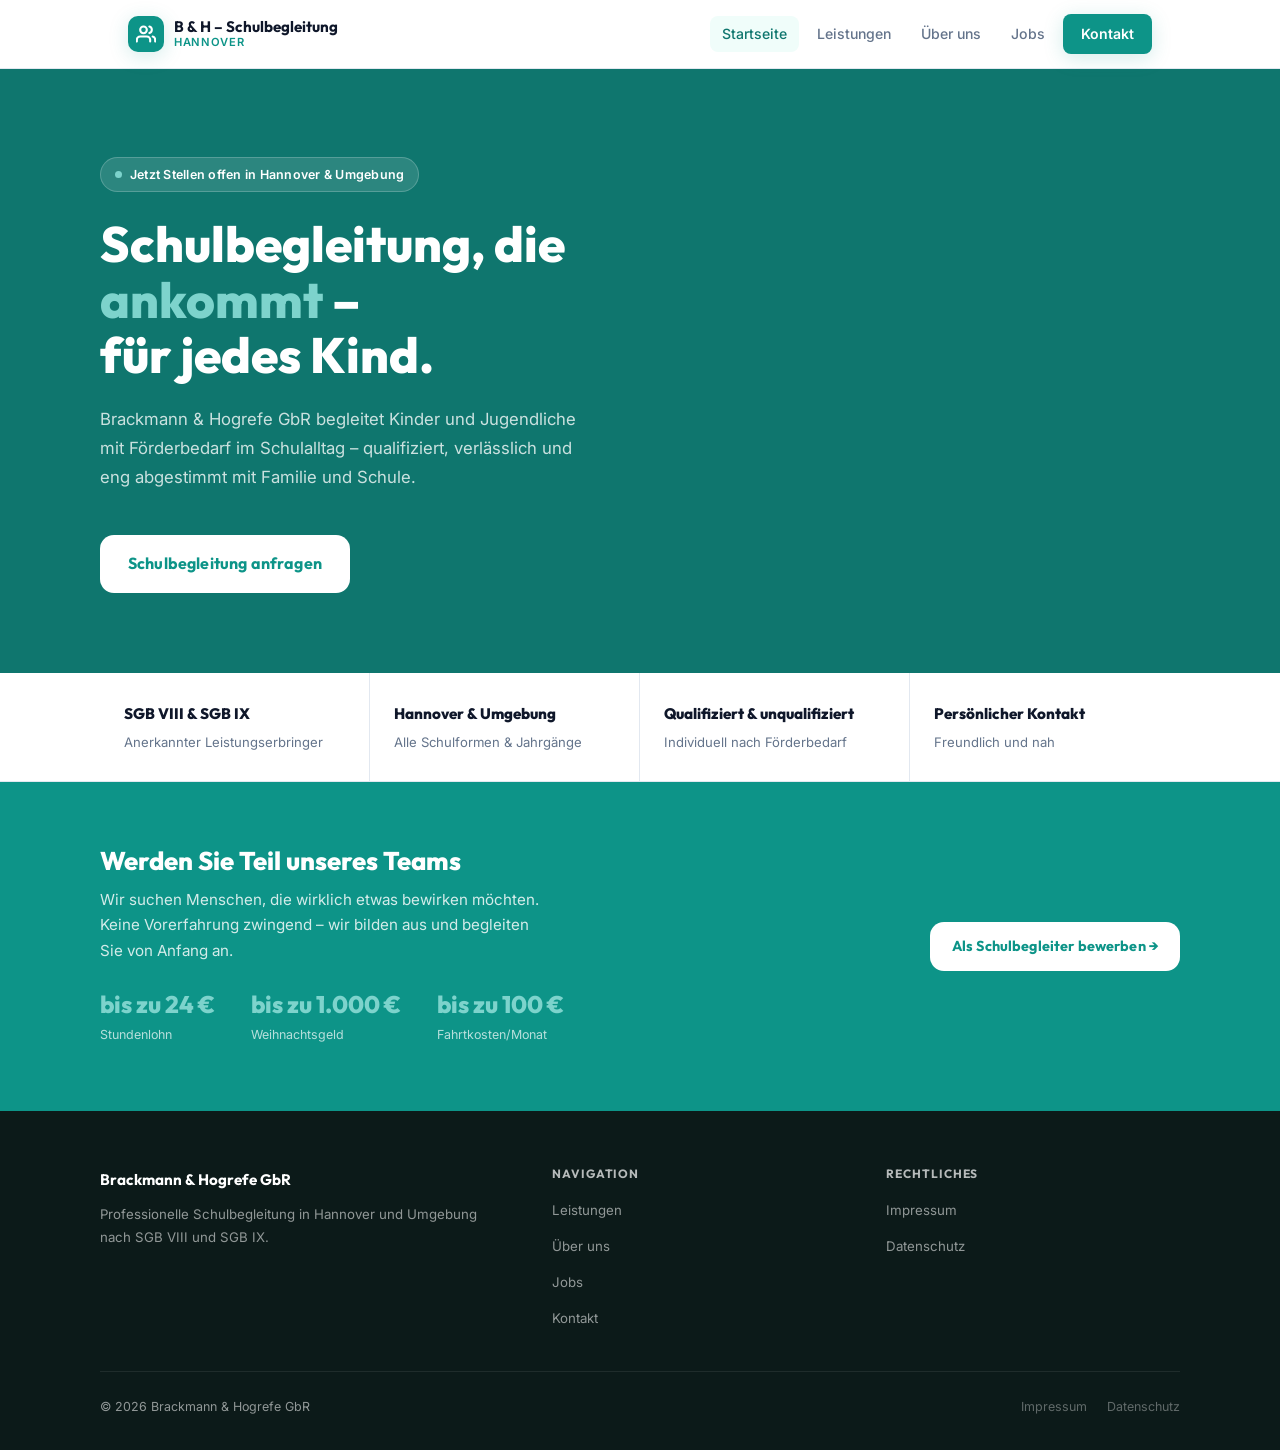
==== index.html @ 852bc684 "Erster Upload Webseite" ====
<!DOCTYPE html>
<html lang="de">
<head>
  <meta charset="UTF-8" />
  <meta name="viewport" content="width=device-width, initial-scale=1.0" />
  <title>B & H – Schulbegleitung Hannover</title>
  <meta name="description" content="Professionelle Schulbegleitung in Hannover nach SGB VIII und SGB IX. Qualifizierte und unqualifizierte Begleitung für Kinder mit Förderbedarf." />
  <link rel="preconnect" href="https://fonts.googleapis.com" />
  <link rel="preconnect" href="https://fonts.gstatic.com" crossorigin />
  <link href="https://fonts.googleapis.com/css2?family=Outfit:wght@500;600;700;800&family=Inter:wght@400;500;600&display=swap" rel="stylesheet" />
  <link rel="stylesheet" href="style.css" />
  <style>
    /* ── Hero ──────────────────────────────────────── */
    .hero {
      background: var(--teal-dark);
      color: var(--white);
      padding: 88px 28px 80px;
    }
    .hero-inner { max-width: var(--max-width); margin: auto; }
    .hero h1 {
      font-size: clamp(2.1rem, 4.5vw, 3.1rem);
      font-weight: 800;
      color: var(--white);
      max-width: 660px;
      margin-bottom: 22px;
      line-height: 1.12;
    }
    .hero h1 em { font-style: normal; color: #7dd3cc; }
    .hero-sub {
      font-size: 1.05rem;
      opacity: .78;
      max-width: 500px;
      margin-bottom: 44px;
      line-height: 1.72;
    }
    .hero-actions { display: flex; gap: 14px; flex-wrap: wrap; }
    .hero-actions .btn { font-size: .92rem; }

    /* ── Faktenleiste ──────────────────────────────── */
    .fakten {
      background: var(--white);
      border-bottom: 1px solid var(--border);
    }
    .fakten-inner {
      max-width: var(--max-width);
      margin: auto;
      display: grid;
      grid-template-columns: repeat(4, 1fr);
    }
    .fakt {
      padding: 28px 24px;
      border-right: 1px solid var(--border);
      display: flex;
      flex-direction: column;
      gap: 4px;
    }
    .fakt:last-child { border-right: none; }
    .fakt strong {
      font-family: 'Outfit', sans-serif;
      font-weight: 800;
      font-size: .95rem;
      color: var(--text);
    }
    .fakt span { font-size: .82rem; color: var(--text-soft); }

    /* ── Jobs Teaser ───────────────────────────────── */
    .jobs-teaser {
      background: var(--teal);
      color: var(--white);
      padding: 64px 28px;
    }
    .jobs-teaser-inner {
      max-width: var(--max-width);
      margin: auto;
      display: flex;
      align-items: center;
      justify-content: space-between;
      gap: 40px;
      flex-wrap: wrap;
    }
    .jobs-teaser h2 {
      color: var(--white);
      font-size: 1.6rem;
      font-weight: 800;
      margin-bottom: 10px;
    }
    .jobs-teaser p { opacity: .82; font-size: .95rem; max-width: 440px; line-height: 1.7; }
    .jobs-highlights { display: flex; gap: 36px; margin-top: 28px; flex-wrap: wrap; }
    .jobs-highlight strong {
      display: block;
      font-family: 'Outfit', sans-serif;
      font-size: 1.5rem;
      font-weight: 800;
      color: #7dd3cc;
      line-height: 1;
      margin-bottom: 4px;
    }
    .jobs-highlight span { font-size: .78rem; opacity: .7; }

    @media (max-width: 768px) {
      .fakten-inner { grid-template-columns: 1fr 1fr; }
      .fakt:nth-child(2) { border-right: none; }
      .jobs-teaser-inner { flex-direction: column; }
    }
    @media (max-width: 480px) {
      .fakten-inner { grid-template-columns: 1fr; }
      .fakt { border-right: none; border-bottom: 1px solid var(--border); }
    }
  </style>
</head>
<body>

<nav class="nav">
  <div class="nav-inner">
    <a href="index.html" class="nav-logo">
      <div class="nav-logo-icon">
        <svg viewBox="0 0 24 24" fill="none" stroke="white" stroke-width="2.5" stroke-linecap="round" stroke-linejoin="round"><path d="M17 21v-2a4 4 0 0 0-4-4H5a4 4 0 0 0-4 4v2"/><circle cx="9" cy="7" r="4"/><path d="M23 21v-2a4 4 0 0 0-3-3.87"/><path d="M16 3.13a4 4 0 0 1 0 7.75"/></svg>
      </div>
      <div class="nav-logo-text">
        <strong>B & H – Schulbegleitung</strong>
        <span>Hannover</span>
      </div>
    </a>
    <div class="nav-links" id="navLinks">
      <a href="index.html" class="active">Startseite</a>
      <a href="leistungen.html">Leistungen</a>
      <a href="ueber-uns.html">Über uns</a>
      <a href="jobs.html">Jobs</a>
      <a href="kontakt.html" class="nav-contact">Kontakt</a>
    </div>
    <button class="nav-mobile-btn" id="mobileBtn" aria-label="Menü öffnen">
      <span></span><span></span><span></span>
    </button>
  </div>
</nav>

<!-- Hero -->
<section class="hero">
  <div class="hero-inner">
    <div class="pill" style="margin-bottom: 24px; background: rgba(255,255,255,.12); border-color: rgba(255,255,255,.2); color: white;">
      <span class="pill-dot" style="background: #7dd3cc;"></span>
      Jetzt Stellen offen in Hannover & Umgebung
    </div>
    <h1>Schulbegleitung, die <em>ankommt</em> –<br>für jedes Kind.</h1>
    <p class="hero-sub">Brackmann & Hogrefe GbR begleitet Kinder und Jugendliche mit Förderbedarf im Schulalltag – qualifiziert, verlässlich und eng abgestimmt mit Familie und Schule.</p>
    <div class="hero-actions">
      <a href="kontakt.html" class="btn btn-white" style="font-size:1rem;padding:15px 28px;font-weight:700;">Schulbegleitung anfragen</a>
    </div>
  </div>
</section>

<!-- Faktenleiste -->
<div class="fakten">
  <div class="fakten-inner">
    <div class="fakt">
      <strong>SGB VIII & SGB IX</strong>
      <span>Anerkannter Leistungserbringer</span>
    </div>
    <div class="fakt">
      <strong>Hannover & Umgebung</strong>
      <span>Alle Schulformen & Jahrgänge</span>
    </div>
    <div class="fakt">
      <strong>Qualifiziert & unqualifiziert</strong>
      <span>Individuell nach Förderbedarf</span>
    </div>
    <div class="fakt">
      <strong>Persönlicher Kontakt</strong>
      <span>Freundlich und nah</span>
    </div>
  </div>
</div>

<!-- Jobs Teaser -->
<section class="jobs-teaser">
  <div class="jobs-teaser-inner">
    <div>
      <h2>Werden Sie Teil unseres Teams</h2>
      <p>Wir suchen Menschen, die wirklich etwas bewirken möchten. Keine Vorerfahrung zwingend – wir bilden aus und begleiten Sie von Anfang an.</p>
      <div class="jobs-highlights">
        <div class="jobs-highlight">
          <strong>bis zu 24 €</strong>
          <span>Stundenlohn</span>
        </div>
        <div class="jobs-highlight">
          <strong>bis zu 1.000 €</strong>
          <span>Weihnachtsgeld</span>
        </div>
        <div class="jobs-highlight">
          <strong>bis zu 100 €</strong>
          <span>Fahrtkosten/Monat</span>
        </div>
      </div>
    </div>
    <a href="jobs.html#schnellbewerbung" class="btn btn-white" style="flex-shrink:0">Als Schulbegleiter bewerben →</a>
  </div>
</section>

<!-- Footer -->
<footer>
  <div class="footer-inner">
    <div class="footer-top">
      <div class="footer-brand">
        <strong>Brackmann & Hogrefe GbR</strong>
        <p>Professionelle Schulbegleitung in Hannover und Umgebung nach SGB VIII und SGB IX.</p>
      </div>
      <div class="footer-col">
        <h5>Navigation</h5>
        <ul>
          <li><a href="leistungen.html">Leistungen</a></li>
          <li><a href="ueber-uns.html">Über uns</a></li>
          <li><a href="jobs.html">Jobs</a></li>
          <li><a href="kontakt.html">Kontakt</a></li>
        </ul>
      </div>
      <div class="footer-col">
        <h5>Rechtliches</h5>
        <ul>
          <li><a href="impressum.html">Impressum</a></li>
          <li><a href="datenschutz.html">Datenschutz</a></li>
        </ul>
      </div>
    </div>
    <div class="footer-bottom">
      <span>© 2026 Brackmann & Hogrefe GbR</span>
      <div>
        <a href="impressum.html">Impressum</a>
        <a href="datenschutz.html">Datenschutz</a>
      </div>
    </div>
  </div>
</footer>

<script>
  const btn = document.getElementById('mobileBtn');
  const nav = document.getElementById('navLinks');
  btn.addEventListener('click', () => nav.classList.toggle('open'));
  nav.querySelectorAll('a').forEach(a => a.addEventListener('click', () => nav.classList.remove('open')));
</script>
</body>
</html>
---- style.css ----
/* ═══════════════════════════════════════════════════
   B & H – Schulbegleitung Hannover
   Gemeinsame Styles · Alle Seiten
═══════════════════════════════════════════════════ */

@import url('https://fonts.googleapis.com/css2?family=Outfit:wght@500;600;700;800&family=Inter:wght@400;500;600&display=swap');

*, *::before, *::after { box-sizing: border-box; margin: 0; padding: 0; }

:root {
  --teal:        #0d9488;
  --teal-mid:    #14b8a6;
  --teal-light:  #ccfbf1;
  --teal-bg:     #f0fdfa;
  --teal-dark:   #0f766e;
  --teal-darker: #115e59;
  --amber:       #f59e0b;
  --amber-light: #fef3c7;
  --text:        #0f172a;
  --text-soft:   #64748b;
  --text-muted:  #94a3b8;
  --bg:          #f8fafc;
  --white:       #ffffff;
  --border:      #e2e8f0;
  --border-soft: #f1f5f9;
  --radius-sm:   8px;
  --radius:      14px;
  --radius-lg:   20px;
  --radius-xl:   28px;
  --shadow-sm:   0 1px 6px rgba(0,0,0,.06);
  --shadow:      0 4px 20px rgba(0,0,0,.08);
  --shadow-md:   0 8px 32px rgba(0,0,0,.10);
  --shadow-teal: 0 4px 20px rgba(13,148,136,.18);
  --max-width:   1080px;
}

html { scroll-behavior: smooth; font-size: 16px; }

body {
  font-family: 'Inter', 'Segoe UI', sans-serif;
  color: var(--text);
  background: var(--bg);
  line-height: 1.7;
  -webkit-font-smoothing: antialiased;
}

h1, h2, h3, h4, h5 {
  font-family: 'Outfit', 'Segoe UI', sans-serif;
  line-height: 1.2;
  color: var(--text);
}

a { color: inherit; text-decoration: none; }
img { display: block; max-width: 100%; }

/* ── Navigation ─────────────────────────────────── */
.nav {
  position: sticky;
  top: 0;
  z-index: 100;
  background: rgba(255,255,255,.92);
  border-bottom: 1px solid var(--border);
  backdrop-filter: blur(12px);
}
.nav-inner {
  max-width: var(--max-width);
  margin: auto;
  padding: 0 28px;
  height: 68px;
  display: flex;
  align-items: center;
  justify-content: space-between;
}
.nav-logo {
  display: flex;
  align-items: center;
  gap: 10px;
  text-decoration: none;
}
.nav-logo-icon {
  width: 36px;
  height: 36px;
  background: var(--teal);
  border-radius: 10px;
  display: flex;
  align-items: center;
  justify-content: center;
  flex-shrink: 0;
  box-shadow: var(--shadow-teal);
}
.nav-logo-icon svg { width: 20px; height: 20px; stroke: white; fill: none; }
.nav-logo-text { display: flex; flex-direction: column; line-height: 1.1; }
.nav-logo-text strong {
  font-family: 'Outfit', sans-serif;
  font-weight: 700;
  font-size: .95rem;
  color: var(--text);
}
.nav-logo-text span {
  font-size: .7rem;
  font-weight: 600;
  color: var(--teal);
  letter-spacing: .06em;
  text-transform: uppercase;
}
.nav-links {
  display: flex;
  align-items: center;
  gap: 6px;
}
.nav-links a {
  font-weight: 500;
  font-size: .88rem;
  color: var(--text-soft);
  padding: 6px 12px;
  border-radius: var(--radius-sm);
  transition: color .18s, background .18s;
}
.nav-links a:hover,
.nav-links a.active {
  color: var(--teal-dark);
  background: var(--teal-bg);
}
.nav-links .nav-contact {
  background: var(--teal);
  color: var(--white);
  padding: 8px 18px;
  border-radius: var(--radius-sm);
  font-weight: 600;
  box-shadow: var(--shadow-teal);
  transition: background .18s, box-shadow .18s;
}
.nav-links .nav-contact:hover {
  background: var(--teal-dark);
  color: var(--white);
}
.nav-mobile-btn {
  display: none;
  background: none;
  border: none;
  cursor: pointer;
  padding: 4px;
  flex-direction: column;
  gap: 5px;
}
.nav-mobile-btn span {
  display: block;
  width: 22px;
  height: 2px;
  background: var(--text);
  border-radius: 2px;
}

/* ── Page Header ─────────────────────────────────── */
.page-header {
  background: linear-gradient(135deg, var(--teal-darker) 0%, var(--teal-dark) 100%);
  color: var(--white);
  padding: 56px 28px 48px;
}
.page-header-inner { max-width: var(--max-width); margin: auto; }
.breadcrumb { font-size: .78rem; opacity: .55; margin-bottom: 12px; }
.breadcrumb a { opacity: .8; }
.breadcrumb a:hover { opacity: 1; }
.page-header h1 {
  font-size: clamp(1.7rem, 3vw, 2.3rem);
  font-weight: 800;
  color: var(--white);
  margin-bottom: 10px;
}
.page-header p { opacity: .78; font-size: .95rem; max-width: 520px; }

/* ── Sections ────────────────────────────────────── */
.section { padding: 80px 28px; }
.section-inner { max-width: var(--max-width); margin: auto; }
.section-label {
  display: inline-flex;
  align-items: center;
  gap: 6px;
  font-family: 'Outfit', sans-serif;
  font-weight: 700;
  font-size: .72rem;
  letter-spacing: .1em;
  text-transform: uppercase;
  color: var(--teal);
  margin-bottom: 10px;
}
.section-title {
  font-size: clamp(1.5rem, 2.8vw, 2rem);
  font-weight: 800;
  margin-bottom: 14px;
}
.section-intro {
  font-size: .96rem;
  color: var(--text-soft);
  max-width: 580px;
  margin-bottom: 44px;
  line-height: 1.75;
}

/* ── Buttons ─────────────────────────────────────── */
.btn {
  display: inline-flex;
  align-items: center;
  justify-content: center;
  gap: 8px;
  font-family: 'Outfit', sans-serif;
  font-weight: 700;
  font-size: .9rem;
  padding: 12px 22px;
  border-radius: var(--radius);
  border: none;
  cursor: pointer;
  transition: transform .15s, box-shadow .15s, background .15s;
  text-decoration: none;
  letter-spacing: .01em;
}
.btn:hover { transform: translateY(-1px); }
.btn-primary {
  background: var(--teal);
  color: var(--white);
  box-shadow: var(--shadow-teal);
}
.btn-primary:hover { background: var(--teal-dark); box-shadow: 0 6px 24px rgba(13,148,136,.28); }
.btn-outline {
  background: transparent;
  color: var(--teal);
  border: 2px solid var(--teal);
}
.btn-outline:hover { background: var(--teal); color: var(--white); }
.btn-white { background: var(--white); color: var(--teal); }
.btn-white:hover { background: var(--teal-bg); }
.btn-amber { background: var(--amber); color: var(--white); }
.btn-amber:hover { background: #d97706; }

/* ── Cards ───────────────────────────────────────── */
.card {
  background: var(--white);
  border: 1px solid var(--border);
  border-radius: var(--radius-lg);
  padding: 28px 26px;
  transition: transform .2s, box-shadow .2s;
}
.card:hover { transform: translateY(-2px); box-shadow: var(--shadow-md); }
.card-grid { display: grid; gap: 20px; }
.card-grid-2 { grid-template-columns: repeat(auto-fit, minmax(300px, 1fr)); }
.card-grid-3 { grid-template-columns: repeat(auto-fit, minmax(260px, 1fr)); }

/* ── Pill / Badge ────────────────────────────────── */
.pill {
  display: inline-flex;
  align-items: center;
  gap: 8px;
  background: var(--teal-bg);
  color: var(--teal-dark);
  border: 1px solid var(--teal-light);
  font-weight: 600;
  font-size: .78rem;
  padding: 6px 14px;
  border-radius: 50px;
  letter-spacing: .02em;
}
.pill-dot {
  width: 7px;
  height: 7px;
  border-radius: 50%;
  background: var(--teal);
  animation: pulse 2s infinite;
}
@keyframes pulse {
  0%, 100% { opacity: 1; transform: scale(1); }
  50% { opacity: .6; transform: scale(.85); }
}
.badge {
  display: inline-block;
  font-family: 'Outfit', sans-serif;
  font-weight: 700;
  font-size: .72rem;
  padding: 4px 10px;
  border-radius: 6px;
  letter-spacing: .02em;
}
.badge-teal { background: var(--teal-bg); color: var(--teal-dark); }
.badge-amber { background: var(--amber-light); color: #92400e; }
.badge-slate { background: #f1f5f9; color: #475569; }

/* ── Footer ──────────────────────────────────────── */
footer {
  background: #0c1a19;
  color: rgba(255,255,255,.55);
  padding: 56px 28px 32px;
}
.footer-inner { max-width: var(--max-width); margin: auto; }
.footer-top {
  display: grid;
  grid-template-columns: 1.4fr 1fr 1fr;
  gap: 40px;
  padding-bottom: 40px;
  border-bottom: 1px solid rgba(255,255,255,.08);
  margin-bottom: 24px;
}
.footer-brand strong {
  display: block;
  font-family: 'Outfit', sans-serif;
  font-weight: 700;
  color: var(--white);
  font-size: .95rem;
  margin-bottom: 10px;
}
.footer-brand p { font-size: .83rem; line-height: 1.7; }
.footer-col h5 {
  font-family: 'Outfit', sans-serif;
  font-weight: 700;
  color: rgba(255,255,255,.7);
  font-size: .75rem;
  letter-spacing: .08em;
  text-transform: uppercase;
  margin-bottom: 14px;
}
.footer-col ul { list-style: none; display: flex; flex-direction: column; gap: 9px; }
.footer-col a { font-size: .83rem; transition: color .18s; }
.footer-col a:hover { color: var(--white); }
.footer-bottom {
  display: flex;
  justify-content: space-between;
  align-items: center;
  flex-wrap: wrap;
  gap: 10px;
  font-size: .78rem;
}
.footer-bottom a { color: rgba(255,255,255,.35); margin-left: 16px; transition: color .18s; }
.footer-bottom a:hover { color: rgba(255,255,255,.75); }

/* ── Responsive ──────────────────────────────────── */
@media (max-width: 768px) {
  .nav-links { display: none; }
  .nav-mobile-btn { display: flex; }
  .nav-links.open {
    display: flex;
    flex-direction: column;
    align-items: flex-start;
    position: absolute;
    top: 68px;
    left: 0; right: 0;
    background: var(--white);
    border-bottom: 1px solid var(--border);
    padding: 20px 28px;
    gap: 4px;
    box-shadow: var(--shadow-md);
  }
  .nav-links.open a { width: 100%; padding: 10px 12px; }
  .nav-links.open .nav-contact { text-align: center; margin-top: 8px; }
  .section { padding: 56px 20px; }
  .footer-top { grid-template-columns: 1fr; gap: 28px; }
}

@media (max-width: 480px) {
  .nav-inner { padding: 0 20px; }
}
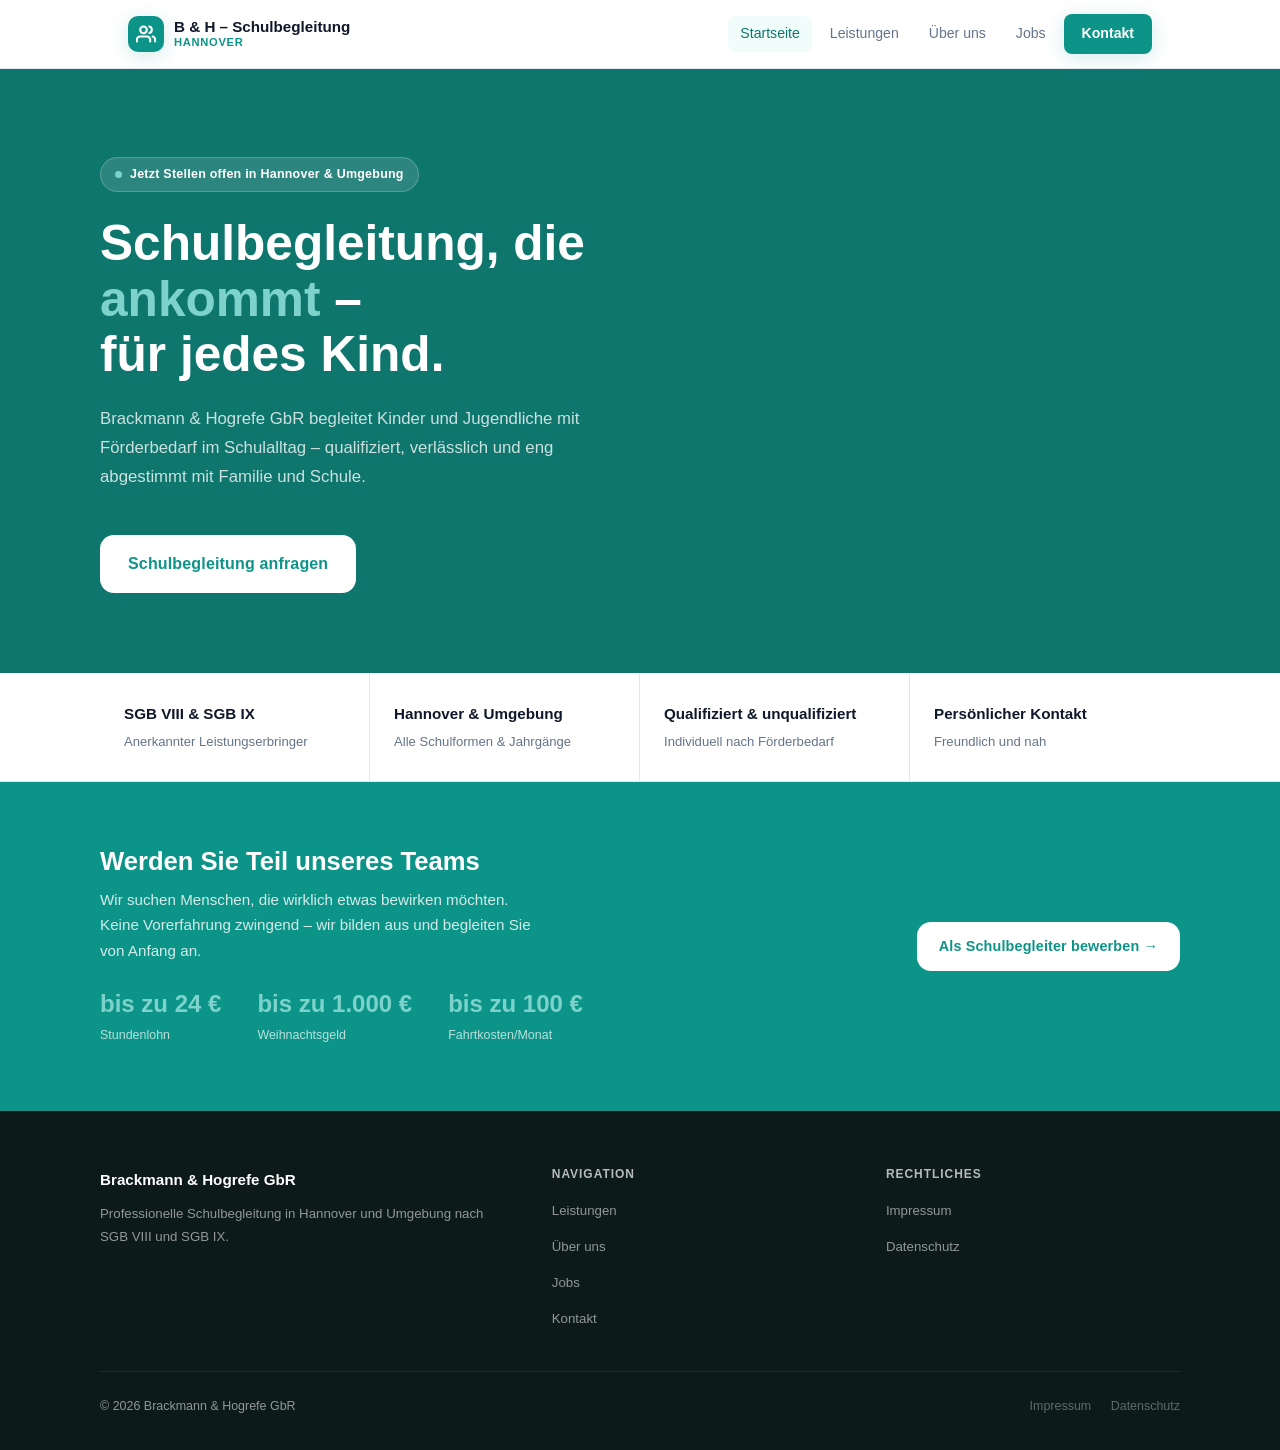
==== commit fc5fd294: "Überarbeitung 1" ====
--- a/index.html
+++ b/index.html
@@ -5,9 +5,6 @@
   <meta name="viewport" content="width=device-width, initial-scale=1.0" />
   <title>B & H – Schulbegleitung Hannover</title>
   <meta name="description" content="Professionelle Schulbegleitung in Hannover nach SGB VIII und SGB IX. Qualifizierte und unqualifizierte Begleitung für Kinder mit Förderbedarf." />
-  <link rel="preconnect" href="https://fonts.googleapis.com" />
-  <link rel="preconnect" href="https://fonts.gstatic.com" crossorigin />
-  <link href="https://fonts.googleapis.com/css2?family=Outfit:wght@500;600;700;800&family=Inter:wght@400;500;600&display=swap" rel="stylesheet" />
   <link rel="stylesheet" href="style.css" />
   <style>
     /* ── Hero ──────────────────────────────────────── */
--- a/style.css
+++ b/style.css
@@ -3,7 +3,14 @@
    Gemeinsame Styles · Alle Seiten
 ═══════════════════════════════════════════════════ */
 
-@import url('https://fonts.googleapis.com/css2?family=Outfit:wght@500;600;700;800&family=Inter:wght@400;500;600&display=swap');
+/* ── Lokale Fonts (DSGVO-konform) ──────────────────── */
+@font-face { font-family: 'Outfit'; font-style: normal; font-weight: 500; font-display: swap; src: url('/fonts/outfit-v15-latin-500.woff2') format('woff2'); }
+@font-face { font-family: 'Outfit'; font-style: normal; font-weight: 600; font-display: swap; src: url('/fonts/outfit-v15-latin-600.woff2') format('woff2'); }
+@font-face { font-family: 'Outfit'; font-style: normal; font-weight: 700; font-display: swap; src: url('/fonts/outfit-v15-latin-700.woff2') format('woff2'); }
+@font-face { font-family: 'Outfit'; font-style: normal; font-weight: 800; font-display: swap; src: url('/fonts/outfit-v15-latin-800.woff2') format('woff2'); }
+@font-face { font-family: 'Inter';  font-style: normal; font-weight: 400; font-display: swap; src: url('/fonts/inter-v20-latin-regular.woff2')  format('woff2'); }
+@font-face { font-family: 'Inter';  font-style: normal; font-weight: 500; font-display: swap; src: url('/fonts/inter-v20-latin-500.woff2')  format('woff2'); }
+@font-face { font-family: 'Inter';  font-style: normal; font-weight: 600; font-display: swap; src: url('/fonts/inter-v20-latin-600.woff2')  format('woff2'); }
 
 *, *::before, *::after { box-sizing: border-box; margin: 0; padding: 0; }
 
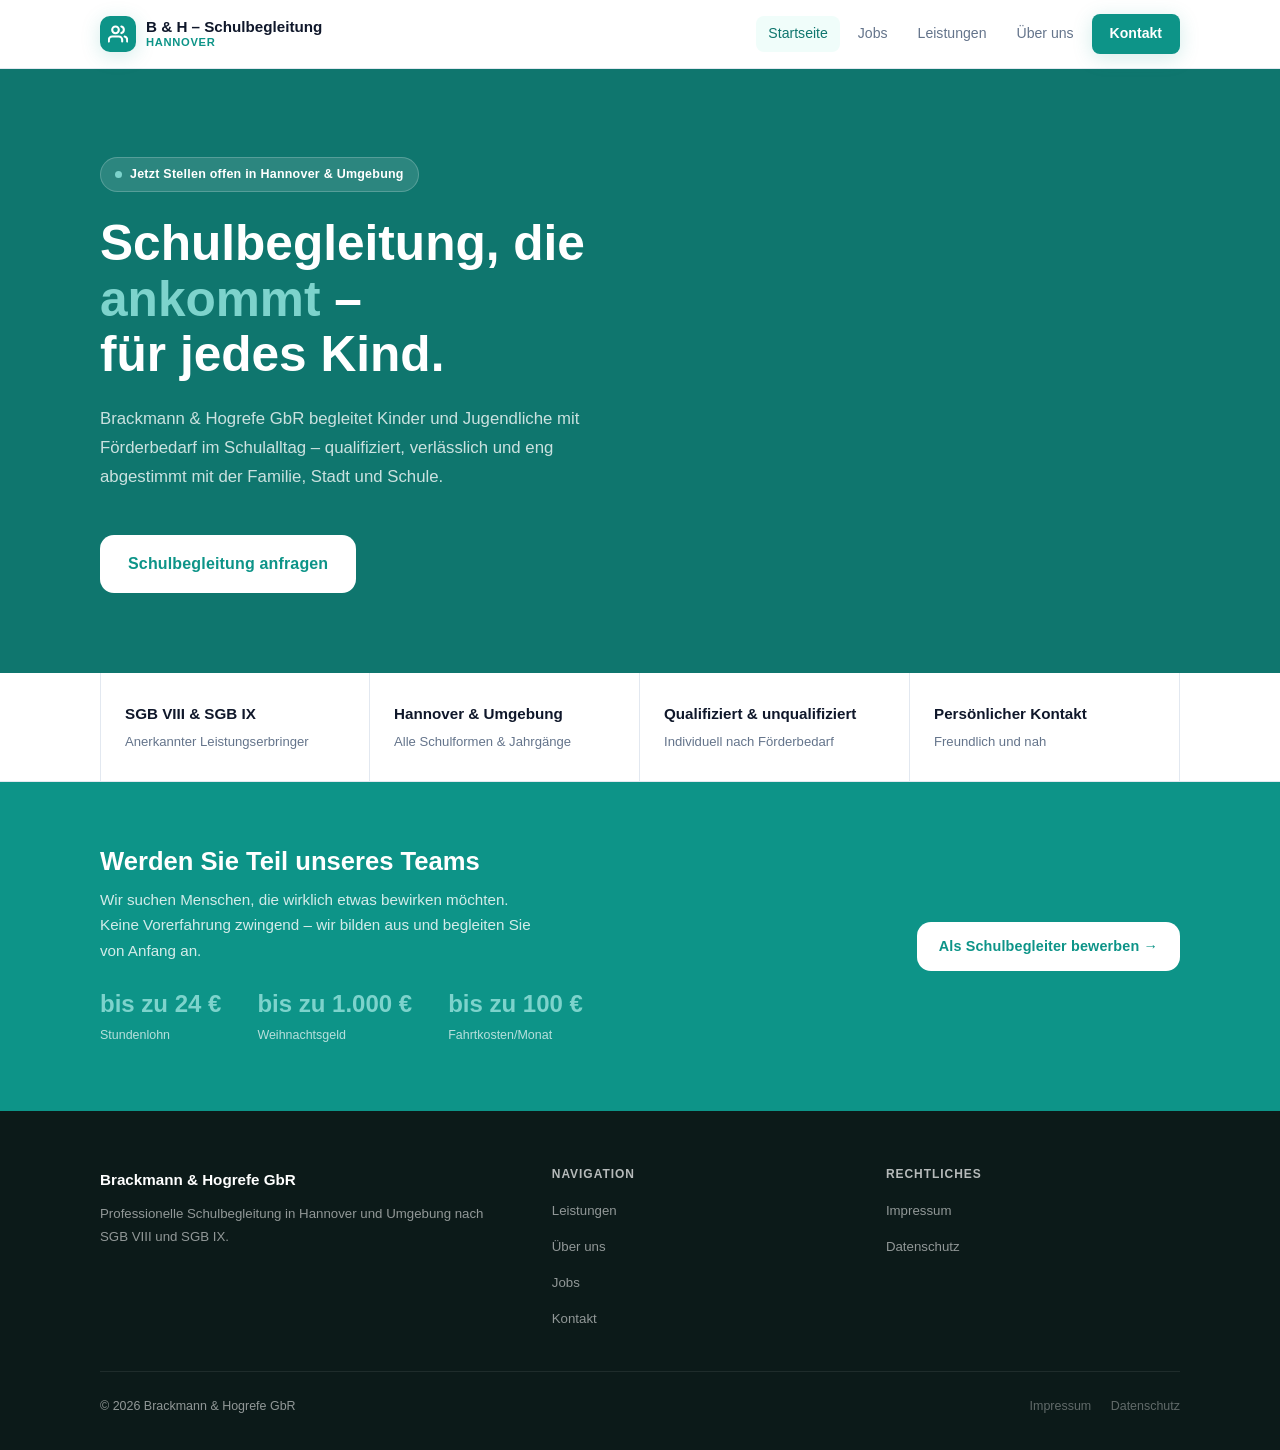
==== commit e1c7d705: "Add files via upload" ====
--- a/index.html
+++ b/index.html
@@ -37,6 +37,7 @@
     .fakten {
       background: var(--white);
       border-bottom: 1px solid var(--border);
+      padding: 0 28px;
     }
     .fakten-inner {
       max-width: var(--max-width);
@@ -51,7 +52,7 @@
       flex-direction: column;
       gap: 4px;
     }
-    .fakt:last-child { border-right: none; }
+    .fakt:first-child { border-left: 1px solid var(--border); }
     .fakt strong {
       font-family: 'Outfit', sans-serif;
       font-weight: 800;
@@ -120,9 +121,9 @@
     </a>
     <div class="nav-links" id="navLinks">
       <a href="index.html" class="active">Startseite</a>
+      <a href="jobs.html">Jobs</a>
       <a href="leistungen.html">Leistungen</a>
       <a href="ueber-uns.html">Über uns</a>
-      <a href="jobs.html">Jobs</a>
       <a href="kontakt.html" class="nav-contact">Kontakt</a>
     </div>
     <button class="nav-mobile-btn" id="mobileBtn" aria-label="Menü öffnen">
@@ -139,7 +140,7 @@
       Jetzt Stellen offen in Hannover & Umgebung
     </div>
     <h1>Schulbegleitung, die <em>ankommt</em> –<br>für jedes Kind.</h1>
-    <p class="hero-sub">Brackmann & Hogrefe GbR begleitet Kinder und Jugendliche mit Förderbedarf im Schulalltag – qualifiziert, verlässlich und eng abgestimmt mit Familie und Schule.</p>
+    <p class="hero-sub">Brackmann & Hogrefe GbR begleitet Kinder und Jugendliche mit Förderbedarf im Schulalltag – qualifiziert, verlässlich und eng abgestimmt mit der Familie, Stadt und Schule.</p>
     <div class="hero-actions">
       <a href="kontakt.html" class="btn btn-white" style="font-size:1rem;padding:15px 28px;font-weight:700;">Schulbegleitung anfragen</a>
     </div>
--- a/style.css
+++ b/style.css
@@ -68,11 +68,11 @@
   background: rgba(255,255,255,.92);
   border-bottom: 1px solid var(--border);
   backdrop-filter: blur(12px);
+  padding: 0 28px;
 }
 .nav-inner {
   max-width: var(--max-width);
   margin: auto;
-  padding: 0 28px;
   height: 68px;
   display: flex;
   align-items: center;
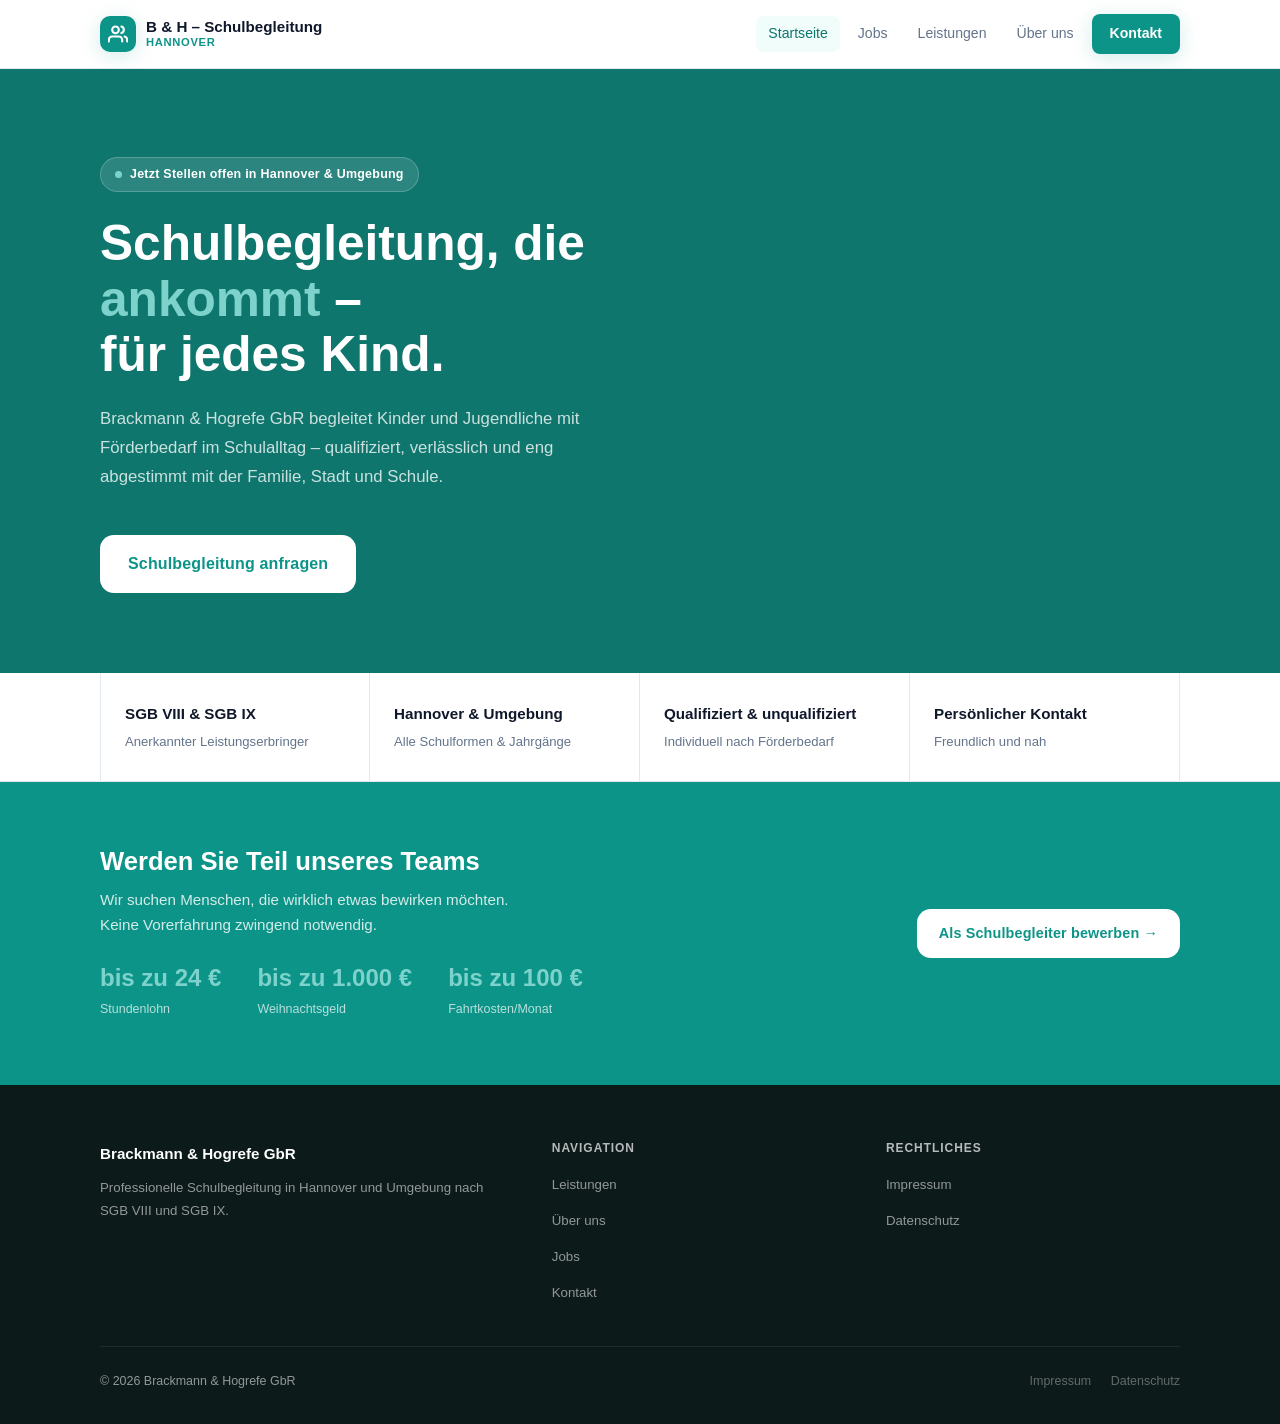
==== commit bb6d8aaa: "Add files via upload" ====
--- a/index.html
+++ b/index.html
@@ -5,6 +5,9 @@
   <meta name="viewport" content="width=device-width, initial-scale=1.0" />
   <title>B & H – Schulbegleitung Hannover</title>
   <meta name="description" content="Professionelle Schulbegleitung in Hannover nach SGB VIII und SGB IX. Qualifizierte und unqualifizierte Begleitung für Kinder mit Förderbedarf." />
+  <link rel="icon" href="favicon.ico" sizes="any" />
+  <link rel="icon" type="image/svg+xml" href="favicon.svg" />
+  <link rel="apple-touch-icon" href="apple-touch-icon.png" />
   <link rel="stylesheet" href="style.css" />
   <style>
     /* ── Hero ──────────────────────────────────────── */
@@ -174,7 +177,7 @@
   <div class="jobs-teaser-inner">
     <div>
       <h2>Werden Sie Teil unseres Teams</h2>
-      <p>Wir suchen Menschen, die wirklich etwas bewirken möchten. Keine Vorerfahrung zwingend – wir bilden aus und begleiten Sie von Anfang an.</p>
+      <p>Wir suchen Menschen, die wirklich etwas bewirken möchten. Keine Vorerfahrung zwingend notwendig.</p>
       <div class="jobs-highlights">
         <div class="jobs-highlight">
           <strong>bis zu 24 €</strong>
--- a/style.css
+++ b/style.css
@@ -41,7 +41,7 @@
   --max-width:   1080px;
 }
 
-html { scroll-behavior: smooth; font-size: 16px; }
+html { scroll-behavior: smooth; font-size: 16px; overflow-x: hidden; }
 
 body {
   font-family: 'Inter', 'Segoe UI', sans-serif;
@@ -339,6 +339,7 @@
 
 /* ── Responsive ──────────────────────────────────── */
 @media (max-width: 768px) {
+  .nav { padding: 0 20px; }
   .nav-links { display: none; }
   .nav-mobile-btn { display: flex; }
   .nav-links.open {
@@ -361,5 +362,6 @@
 }
 
 @media (max-width: 480px) {
-  .nav-inner { padding: 0 20px; }
-}
+  .nav { padding: 0 16px; }
+  .section { padding: 44px 16px; }
+}
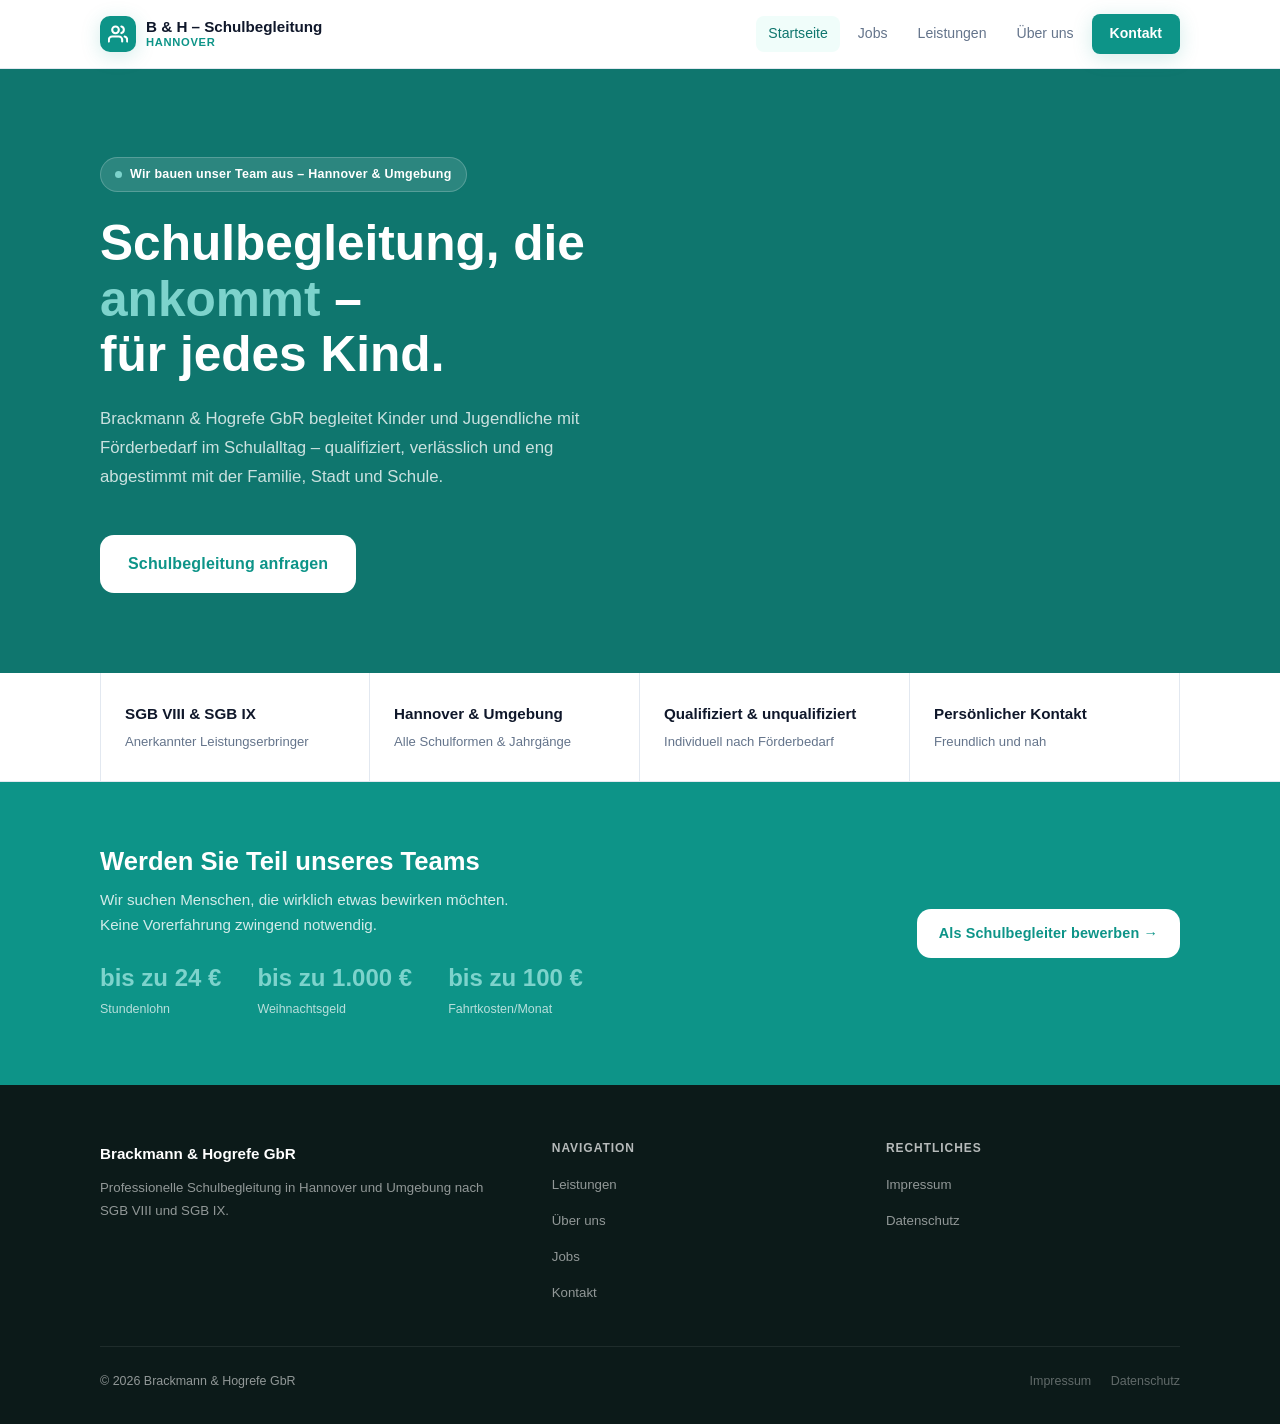
==== commit 1e1728b4: "Add files via upload" ====
--- a/index.html
+++ b/index.html
@@ -140,7 +140,7 @@
   <div class="hero-inner">
     <div class="pill" style="margin-bottom: 24px; background: rgba(255,255,255,.12); border-color: rgba(255,255,255,.2); color: white;">
       <span class="pill-dot" style="background: #7dd3cc;"></span>
-      Jetzt Stellen offen in Hannover & Umgebung
+      Wir bauen unser Team aus – Hannover & Umgebung
     </div>
     <h1>Schulbegleitung, die <em>ankommt</em> –<br>für jedes Kind.</h1>
     <p class="hero-sub">Brackmann & Hogrefe GbR begleitet Kinder und Jugendliche mit Förderbedarf im Schulalltag – qualifiziert, verlässlich und eng abgestimmt mit der Familie, Stadt und Schule.</p>
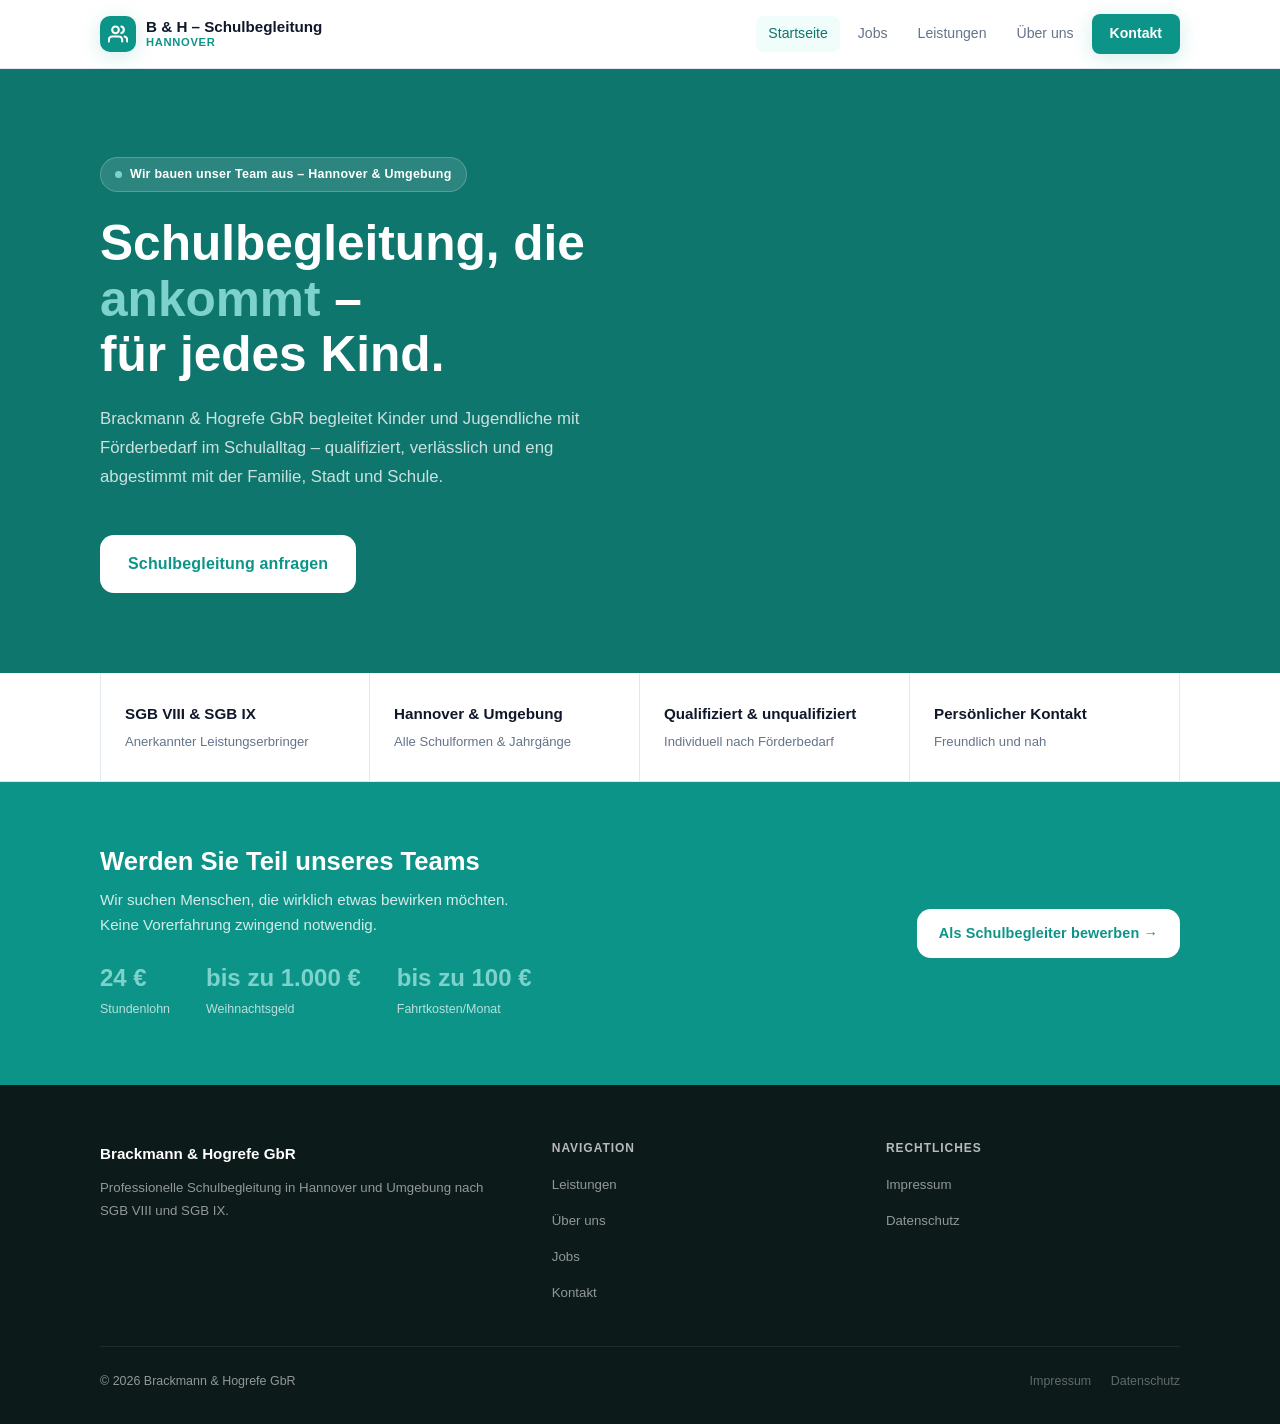
==== commit 86ee3231: "Add files via upload" ====
--- a/index.html
+++ b/index.html
@@ -180,7 +180,7 @@
       <p>Wir suchen Menschen, die wirklich etwas bewirken möchten. Keine Vorerfahrung zwingend notwendig.</p>
       <div class="jobs-highlights">
         <div class="jobs-highlight">
-          <strong>bis zu 24 €</strong>
+          <strong>24 €</strong>
           <span>Stundenlohn</span>
         </div>
         <div class="jobs-highlight">
